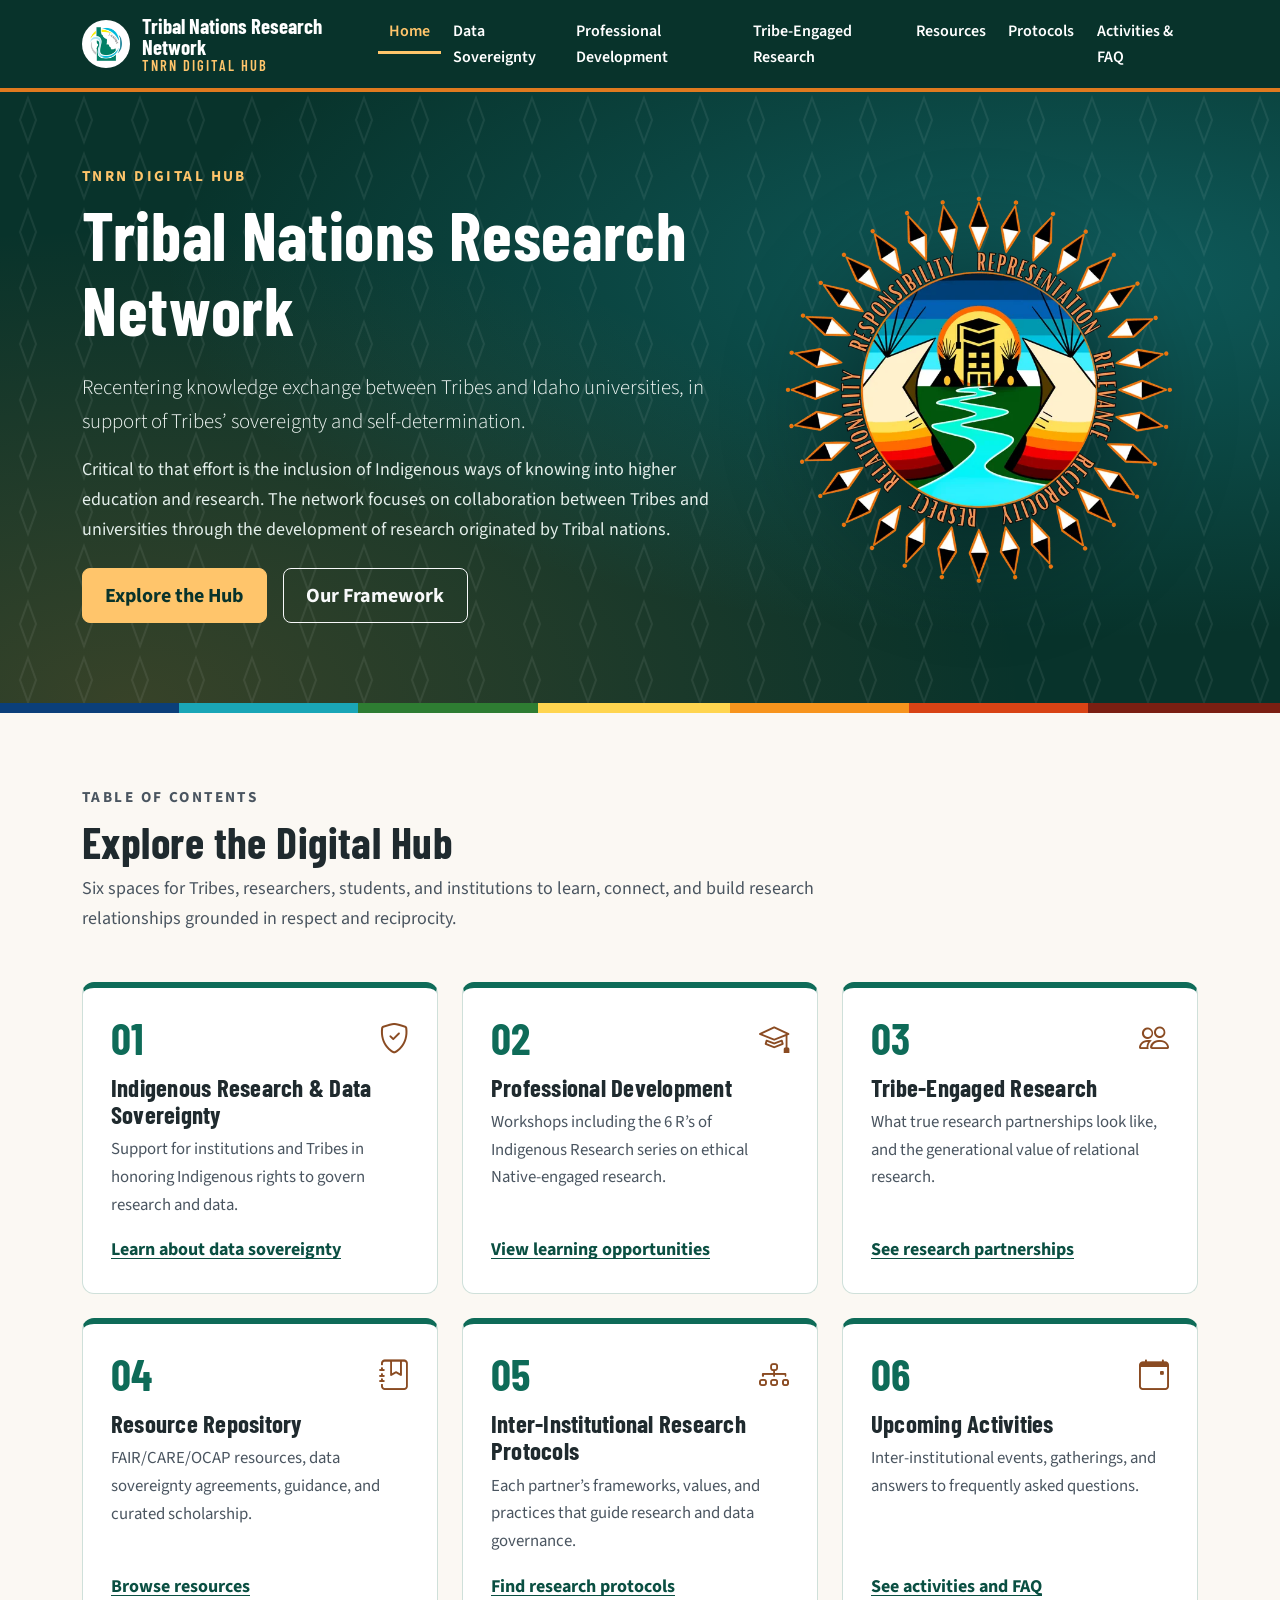
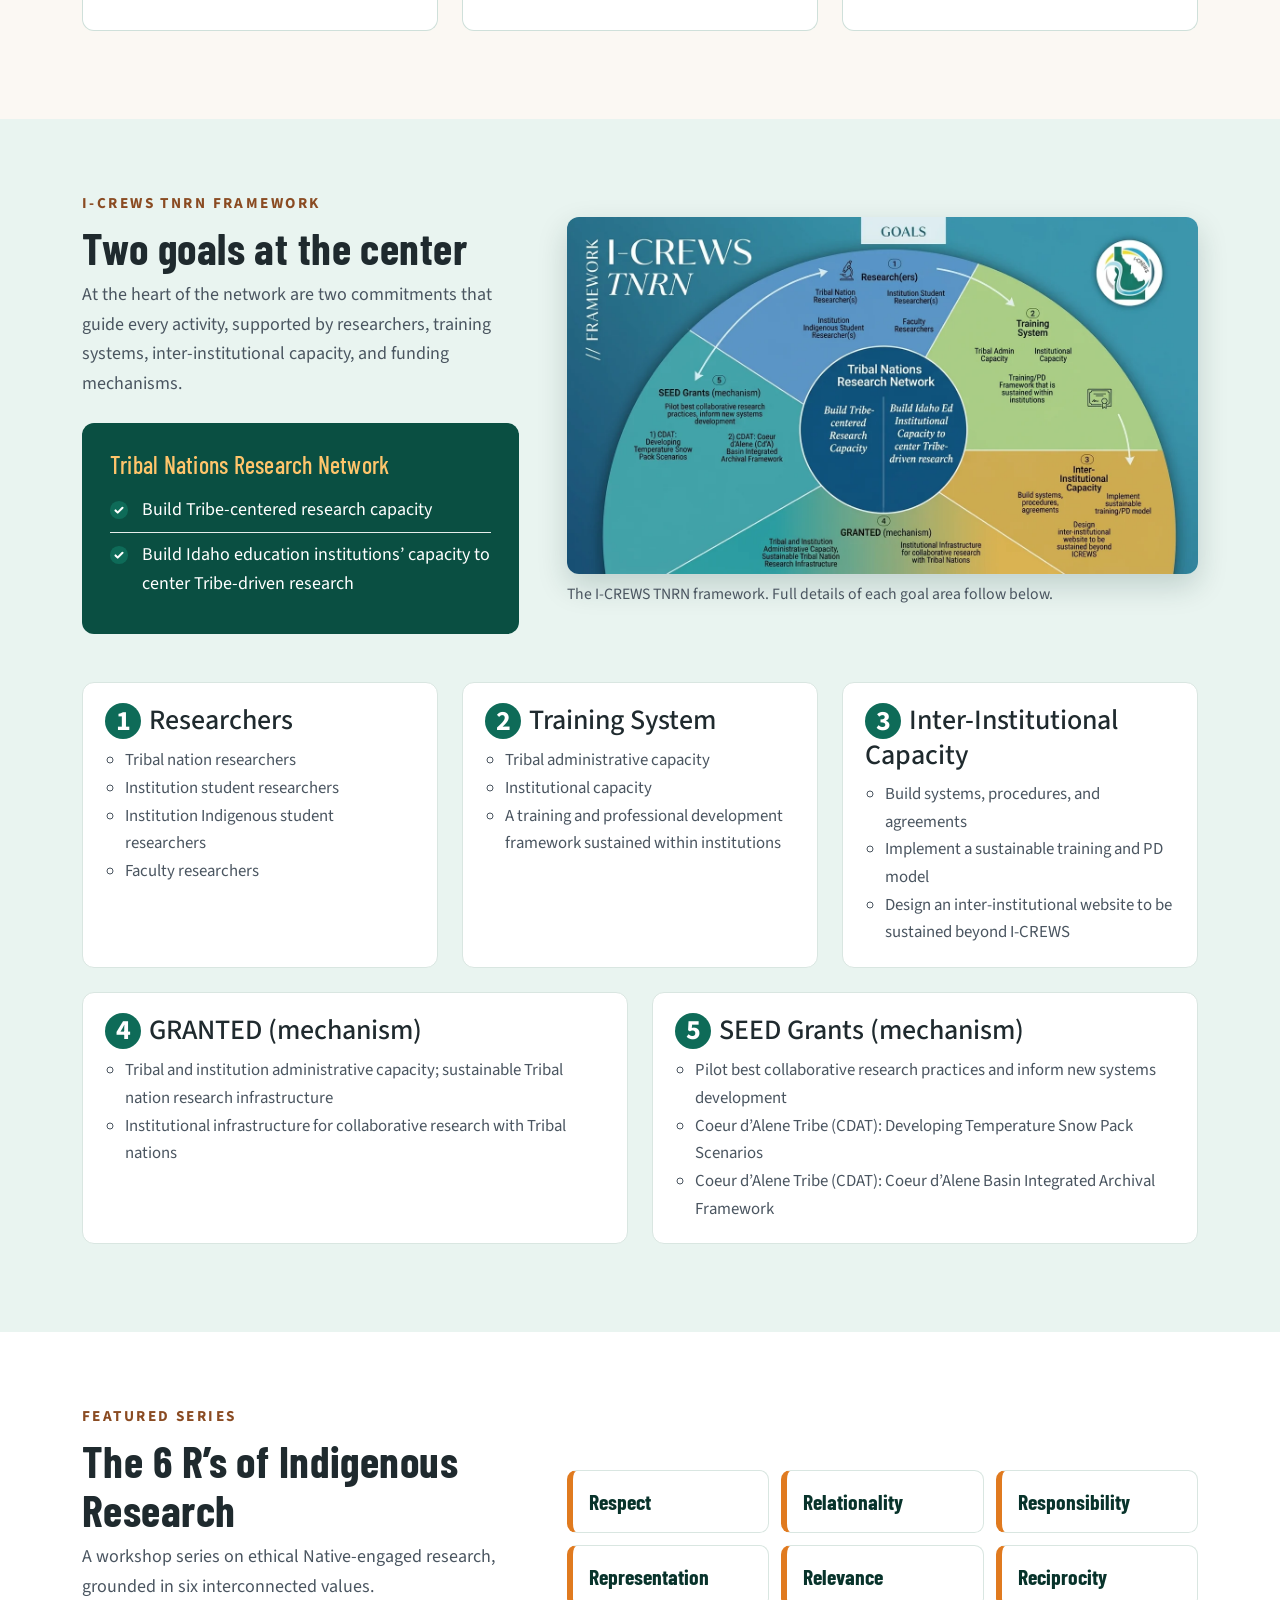
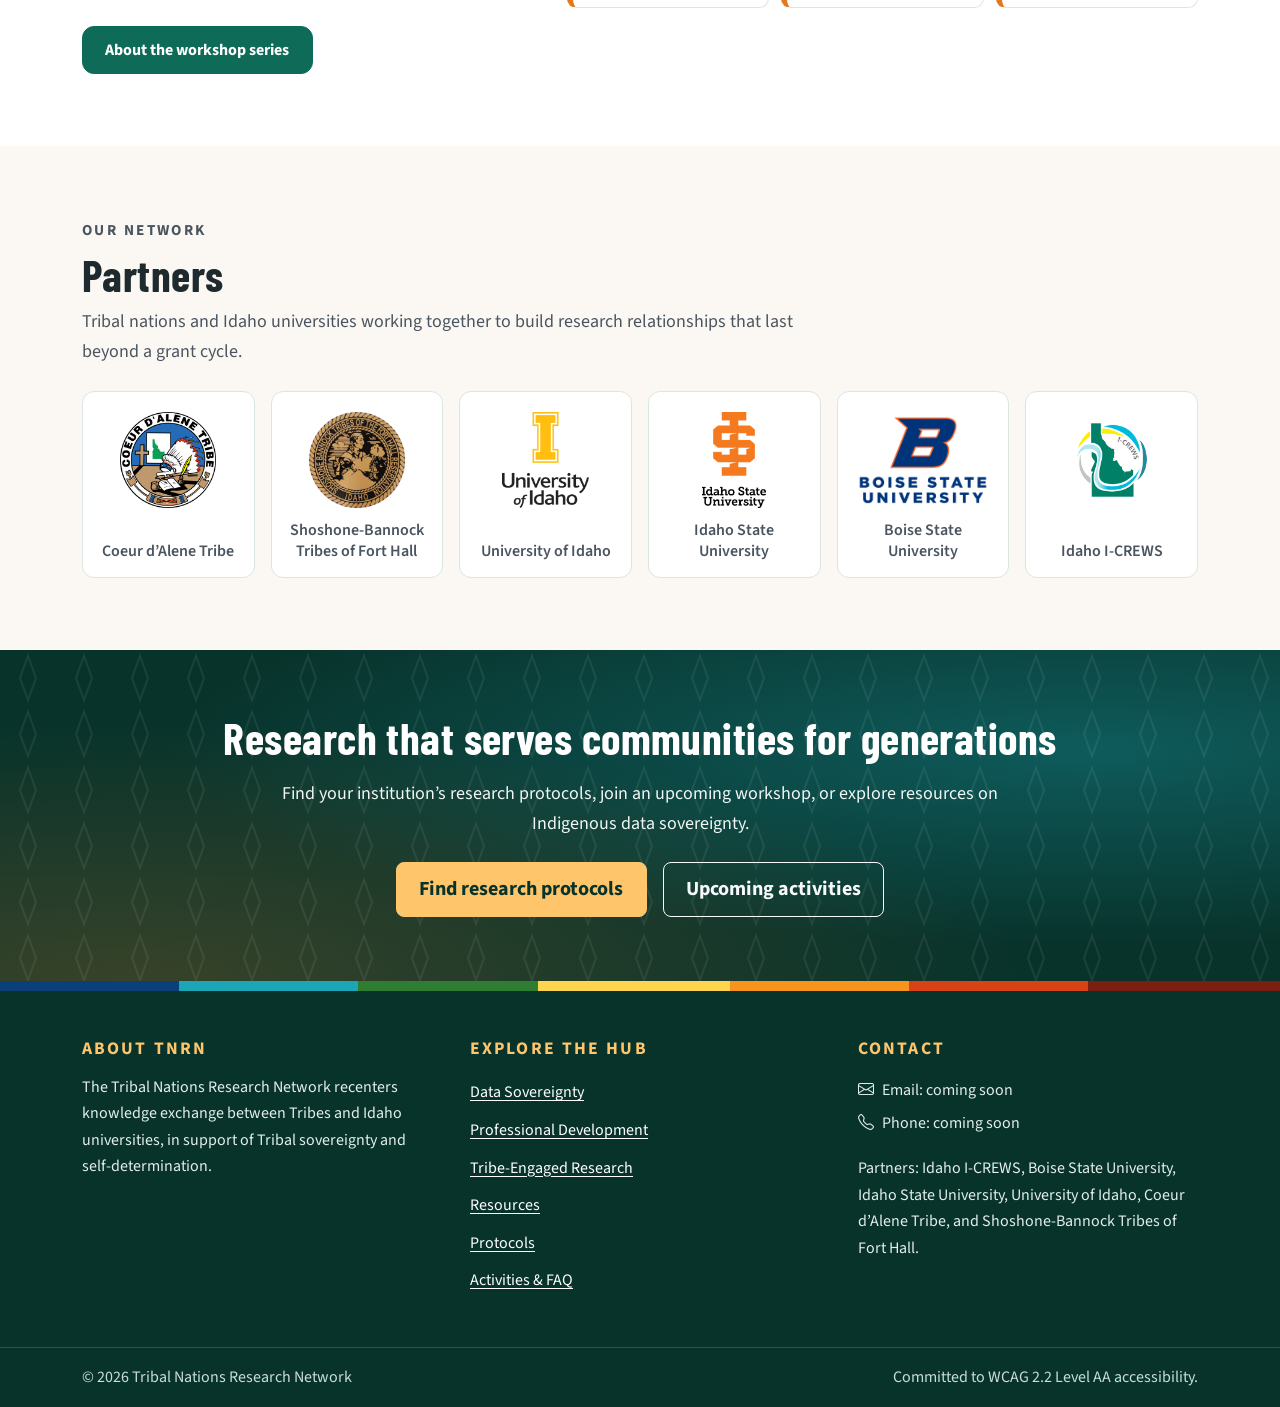
==== index.html @ f1ee4df2 "Initial TNRN Digital Hub static site" ====
<!doctype html>
<html lang="en">
<head>
  <meta charset="utf-8">
  <meta name="viewport" content="width=device-width, initial-scale=1">
  <title>Tribal Nations Research Network | TNRN Digital Hub</title>
  <meta name="description" content="The Tribal Nations Research Network recenters knowledge exchange between Tribes and Idaho universities in support of Tribal sovereignty and self-determination.">
  <meta name="theme-color" content="#08332b">
  <link rel="icon" type="image/png" sizes="32x32" href="images/favicon-32.png">
  <link rel="apple-touch-icon" href="images/apple-touch-icon.png">
  <link rel="preconnect" href="https://fonts.googleapis.com">
  <link rel="preconnect" href="https://fonts.gstatic.com" crossorigin>
  <link href="https://fonts.googleapis.com/css2?family=Barlow+Condensed:wght@600;700&amp;family=Source+Sans+3:ital,wght@0,400;0,600;0,700;1,400&amp;display=swap" rel="stylesheet">
  <link rel="stylesheet" href="https://cdn.jsdelivr.net/npm/bootstrap@5.3.3/dist/css/bootstrap.min.css" crossorigin="anonymous">
  <link rel="stylesheet" href="https://cdn.jsdelivr.net/npm/bootstrap-icons@1.11.3/font/bootstrap-icons.min.css" crossorigin="anonymous">
  <link rel="stylesheet" href="css/styles.css">
</head>
<body>
  <a class="skip-link" href="#main">Skip to main content</a>

  <header class="site-header on-dark">
    <nav class="navbar navbar-expand-xl" aria-label="Main">
      <div class="container">
        <a class="navbar-brand" href="index.html">
          <img src="images/logo-icrews.png" alt="" width="48" height="48">
          <span><span class="brand-name">Tribal Nations Research Network</span><span class="brand-sub">TNRN Digital Hub</span></span>
        </a>
        <button class="navbar-toggler" type="button" data-bs-toggle="collapse" data-bs-target="#mainNav" aria-controls="mainNav" aria-expanded="false">
          <span class="navbar-toggler-icon" aria-hidden="true"></span>
          <span class="visually-hidden">Menu</span>
        </button>
        <div class="collapse navbar-collapse" id="mainNav">
          <ul class="navbar-nav ms-auto">
            <li class="nav-item"><a class="nav-link" href="index.html" aria-current="page">Home</a></li>
            <li class="nav-item"><a class="nav-link" href="data-sovereignty.html">Data Sovereignty</a></li>
            <li class="nav-item"><a class="nav-link" href="professional-development.html">Professional Development</a></li>
            <li class="nav-item"><a class="nav-link" href="tribe-engaged-research.html">Tribe-Engaged Research</a></li>
            <li class="nav-item"><a class="nav-link" href="resources.html">Resources</a></li>
            <li class="nav-item"><a class="nav-link" href="protocols.html">Protocols</a></li>
            <li class="nav-item"><a class="nav-link" href="activities.html">Activities &amp; FAQ</a></li>
          </ul>
        </div>
      </div>
    </nav>
  </header>

  <main id="main" tabindex="-1">
    <section class="hero pattern-diamonds on-dark" aria-labelledby="hero-title">
      <div class="container">
        <div class="row align-items-center g-4 g-lg-5">
          <div class="col-lg-7">
            <p class="eyebrow">TNRN Digital Hub</p>
            <h1 id="hero-title">Tribal Nations Research Network</h1>
            <p class="lead mt-4">Recentering knowledge exchange between Tribes and Idaho universities, in support of Tribes&rsquo; sovereignty and self-determination.</p>
            <p class="mt-3" style="max-width:40rem;color:#e3eeea">Critical to that effort is the inclusion of Indigenous ways of knowing into higher education and research. The network focuses on collaboration between Tribes and universities through the development of research originated by Tribal nations.</p>
            <div class="d-flex flex-wrap gap-3 mt-4">
              <a class="btn btn-gold btn-lg" href="#hub">Explore the Hub</a>
              <a class="btn btn-outline-light btn-lg" href="#framework">Our Framework</a>
            </div>
          </div>
          <div class="col-lg-5 text-center">
            <picture>
              <source srcset="images/6rs.webp" type="image/webp">
              <img class="hero-emblem" src="images/6rs.png" width="720" height="677"
                   alt="The 6 R's of Indigenous Research emblem: two hands cradle a river flowing toward a university building and tipis beneath a rising sun, encircled by the words Respect, Relationality, Responsibility, Representation, Relevance, and Reciprocity.">
            </picture>
          </div>
        </div>
      </div>
    </section>
    <div class="band" aria-hidden="true"></div>

    <section class="section" id="hub" aria-labelledby="hub-title">
      <div class="container">
        <div class="section-intro mb-5">
          <p class="eyebrow">Table of Contents</p>
          <h2 id="hub-title">Explore the Digital Hub</h2>
          <p>Six spaces for Tribes, researchers, students, and institutions to learn, connect, and build research relationships grounded in respect and reciprocity.</p>
        </div>
        <ul class="row g-4 list-unstyled">
          <li class="col-md-6 col-lg-4">
            <a class="hub-card" href="data-sovereignty.html">
              <span class="d-flex justify-content-between align-items-start"><span class="num" aria-hidden="true">01</span><i class="bi bi-shield-check" aria-hidden="true"></i></span>
              <h3>Indigenous Research &amp; Data Sovereignty</h3>
              <p>Support for institutions and Tribes in honoring Indigenous rights to govern research and data.</p>
              <span class="go">Learn about data sovereignty</span>
            </a>
          </li>
          <li class="col-md-6 col-lg-4">
            <a class="hub-card" href="professional-development.html">
              <span class="d-flex justify-content-between align-items-start"><span class="num" aria-hidden="true">02</span><i class="bi bi-mortarboard" aria-hidden="true"></i></span>
              <h3>Professional Development</h3>
              <p>Workshops including the 6 R&rsquo;s of Indigenous Research series on ethical Native-engaged research.</p>
              <span class="go">View learning opportunities</span>
            </a>
          </li>
          <li class="col-md-6 col-lg-4">
            <a class="hub-card" href="tribe-engaged-research.html">
              <span class="d-flex justify-content-between align-items-start"><span class="num" aria-hidden="true">03</span><i class="bi bi-people" aria-hidden="true"></i></span>
              <h3>Tribe-Engaged Research</h3>
              <p>What true research partnerships look like, and the generational value of relational research.</p>
              <span class="go">See research partnerships</span>
            </a>
          </li>
          <li class="col-md-6 col-lg-4">
            <a class="hub-card" href="resources.html">
              <span class="d-flex justify-content-between align-items-start"><span class="num" aria-hidden="true">04</span><i class="bi bi-journal-bookmark" aria-hidden="true"></i></span>
              <h3>Resource Repository</h3>
              <p>FAIR/CARE/OCAP resources, data sovereignty agreements, guidance, and curated scholarship.</p>
              <span class="go">Browse resources</span>
            </a>
          </li>
          <li class="col-md-6 col-lg-4">
            <a class="hub-card" href="protocols.html">
              <span class="d-flex justify-content-between align-items-start"><span class="num" aria-hidden="true">05</span><i class="bi bi-diagram-3" aria-hidden="true"></i></span>
              <h3>Inter-Institutional Research Protocols</h3>
              <p>Each partner&rsquo;s frameworks, values, and practices that guide research and data governance.</p>
              <span class="go">Find research protocols</span>
            </a>
          </li>
          <li class="col-md-6 col-lg-4">
            <a class="hub-card" href="activities.html">
              <span class="d-flex justify-content-between align-items-start"><span class="num" aria-hidden="true">06</span><i class="bi bi-calendar-event" aria-hidden="true"></i></span>
              <h3>Upcoming Activities</h3>
              <p>Inter-institutional events, gatherings, and answers to frequently asked questions.</p>
              <span class="go">See activities and FAQ</span>
            </a>
          </li>
        </ul>
      </div>
    </section>

    <section class="section section-tint" id="framework" aria-labelledby="framework-title">
      <div class="container">
        <div class="row g-4 g-lg-5 align-items-center mb-5">
          <div class="col-lg-5">
            <p class="eyebrow">I-CREWS TNRN Framework</p>
            <h2 id="framework-title">Two goals at the center</h2>
            <p class="text-slate">At the heart of the network are two commitments that guide every activity, supported by researchers, training systems, inter-institutional capacity, and funding mechanisms.</p>
            <div class="center-goals on-dark mt-4">
              <h3 class="h4">Tribal Nations Research Network</h3>
              <ul class="check-list">
                <li>Build Tribe-centered research capacity</li>
                <li>Build Idaho education institutions&rsquo; capacity to center Tribe-driven research</li>
              </ul>
            </div>
          </div>
          <div class="col-lg-7">
            <figure class="framework-figure mb-0">
              <picture>
                <source srcset="images/tnrn-framework-v2.webp" type="image/webp">
                <img src="images/tnrn-framework-v2.jpg" width="1356" height="768"
                     alt="Diagram of the I-CREWS TNRN framework: the Tribal Nations Research Network at the center, surrounded by five numbered goal areas. Arrows show a cycle from SEED Grants to Researchers, to Training System, to Inter-Institutional Capacity. Each goal area is described in text below.">
              </picture>
              <figcaption class="mt-2 text-slate small">The I-CREWS TNRN framework. Full details of each goal area follow below.</figcaption>
            </figure>
          </div>
        </div>

        <h3 class="visually-hidden">Framework goal areas</h3>
        <ol class="row g-4 list-unstyled">
          <li class="col-md-6 col-xl-4">
            <div class="goal-card">
              <h4 class="h3"><span class="goal-num" aria-hidden="true">1</span>Researchers</h4>
              <ul>
                <li>Tribal nation researchers</li>
                <li>Institution student researchers</li>
                <li>Institution Indigenous student researchers</li>
                <li>Faculty researchers</li>
              </ul>
            </div>
          </li>
          <li class="col-md-6 col-xl-4">
            <div class="goal-card">
              <h4 class="h3"><span class="goal-num" aria-hidden="true">2</span>Training System</h4>
              <ul>
                <li>Tribal administrative capacity</li>
                <li>Institutional capacity</li>
                <li>A training and professional development framework sustained within institutions</li>
              </ul>
            </div>
          </li>
          <li class="col-md-6 col-xl-4">
            <div class="goal-card">
              <h4 class="h3"><span class="goal-num" aria-hidden="true">3</span>Inter-Institutional Capacity</h4>
              <ul>
                <li>Build systems, procedures, and agreements</li>
                <li>Implement a sustainable training and PD model</li>
                <li>Design an inter-institutional website to be sustained beyond I-CREWS</li>
              </ul>
            </div>
          </li>
          <li class="col-md-6 col-xl-6">
            <div class="goal-card">
              <h4 class="h3"><span class="goal-num" aria-hidden="true">4</span>GRANTED (mechanism)</h4>
              <ul>
                <li>Tribal and institution administrative capacity; sustainable Tribal nation research infrastructure</li>
                <li>Institutional infrastructure for collaborative research with Tribal nations</li>
              </ul>
            </div>
          </li>
          <li class="col-md-12 col-xl-6">
            <div class="goal-card">
              <h4 class="h3"><span class="goal-num" aria-hidden="true">5</span>SEED Grants (mechanism)</h4>
              <ul>
                <li>Pilot best collaborative research practices and inform new systems development</li>
                <li>Coeur d&rsquo;Alene Tribe (CDAT): Developing Temperature Snow Pack Scenarios</li>
                <li>Coeur d&rsquo;Alene Tribe (CDAT): Coeur d&rsquo;Alene Basin Integrated Archival Framework</li>
              </ul>
            </div>
          </li>
        </ol>
      </div>
    </section>

    <section class="section section-white" aria-labelledby="sixrs-title">
      <div class="container">
        <div class="row g-4 g-lg-5 align-items-center">
          <div class="col-lg-5">
            <p class="eyebrow">Featured Series</p>
            <h2 id="sixrs-title">The 6 R&rsquo;s of Indigenous Research</h2>
            <p class="text-slate">A workshop series on ethical Native-engaged research, grounded in six interconnected values.</p>
            <a class="btn btn-tnrn mt-2" href="professional-development.html#six-rs">About the workshop series</a>
          </div>
          <div class="col-lg-7">
            <ul class="rs-grid list-unstyled mb-0">
              <li class="rs-item">Respect</li>
              <li class="rs-item">Relationality</li>
              <li class="rs-item">Responsibility</li>
              <li class="rs-item">Representation</li>
              <li class="rs-item">Relevance</li>
              <li class="rs-item">Reciprocity</li>
            </ul>
          </div>
        </div>
      </div>
    </section>

    <section class="section" aria-labelledby="partners-title">
      <div class="container">
        <div class="section-intro mb-4">
          <p class="eyebrow">Our Network</p>
          <h2 id="partners-title">Partners</h2>
          <p>Tribal nations and Idaho universities working together to build research relationships that last beyond a grant cycle.</p>
        </div>
        <ul class="partner-list six">
          <li><img src="images/logo-cda.png" alt="" width="320" height="320" loading="lazy"><span>Coeur d&rsquo;Alene Tribe</span></li>
          <li><img src="images/logo-sbt.png" alt="" width="266" height="266" loading="lazy"><span>Shoshone-Bannock Tribes of Fort Hall</span></li>
          <li><img src="images/logo-ui.png" alt="" width="290" height="320" loading="lazy"><span>University of Idaho</span></li>
          <li><img src="images/logo-isu.png" alt="" width="213" height="320" loading="lazy"><span>Idaho State University</span></li>
          <li><img src="images/logo-bsu.png" alt="" width="320" height="238" loading="lazy"><span>Boise State University</span></li>
          <li><img src="images/logo-icrews.png" alt="" width="320" height="320" loading="lazy"><span>Idaho I-CREWS</span></li>
        </ul>
      </div>
    </section>

    <section class="cta pattern-diamonds on-dark" aria-labelledby="cta-title">
      <div class="container text-center">
        <h2 id="cta-title">Research that serves communities for generations</h2>
        <p class="mx-auto mt-3 max-w-prose">Find your institution&rsquo;s research protocols, join an upcoming workshop, or explore resources on Indigenous data sovereignty.</p>
        <div class="d-flex flex-wrap gap-3 justify-content-center mt-4">
          <a class="btn btn-gold btn-lg" href="protocols.html">Find research protocols</a>
          <a class="btn btn-outline-light btn-lg" href="activities.html">Upcoming activities</a>
        </div>
      </div>
    </section>
  </main>

  <footer class="site-footer on-dark">
    <div class="band" aria-hidden="true"></div>
    <div class="container py-5">
      <div class="row g-4 g-lg-5">
        <div class="col-lg-4">
          <h2>About TNRN</h2>
          <p>The Tribal Nations Research Network recenters knowledge exchange between Tribes and Idaho universities, in support of Tribal sovereignty and self-determination.</p>
        </div>
        <div class="col-sm-6 col-lg-4 footer-nav">
          <h2>Explore the Hub</h2>
          <nav aria-label="Footer">
            <ul>
              <li><a href="data-sovereignty.html">Data Sovereignty</a></li>
              <li><a href="professional-development.html">Professional Development</a></li>
              <li><a href="tribe-engaged-research.html">Tribe-Engaged Research</a></li>
              <li><a href="resources.html">Resources</a></li>
              <li><a href="protocols.html">Protocols</a></li>
              <li><a href="activities.html">Activities &amp; FAQ</a></li>
            </ul>
          </nav>
        </div>
        <div class="col-sm-6 col-lg-4">
          <h2 id="contact">Contact</h2>
          <!-- TODO: Replace with real TNRN contact details (the source PDF used Canva template placeholders). -->
          <ul data-draft>
            <li><i class="bi bi-envelope me-2" aria-hidden="true"></i>Email: <span>coming soon</span></li>
            <li><i class="bi bi-telephone me-2" aria-hidden="true"></i>Phone: <span>coming soon</span></li>
          </ul>
          <p class="mt-3 mb-0">Partners: Idaho I-CREWS, Boise State University, Idaho State University, University of Idaho, Coeur d&rsquo;Alene Tribe, and Shoshone-Bannock Tribes of Fort Hall.</p>
        </div>
      </div>
    </div>
    <div class="footer-bottom">
      <div class="container py-3 d-flex flex-column flex-md-row justify-content-between gap-2">
        <p class="mb-0">&copy; <span data-year>2026</span> Tribal Nations Research Network</p>
        <p class="mb-0">Committed to WCAG 2.2 Level AA accessibility.</p>
      </div>
    </div>
  </footer>

  <script src="https://cdn.jsdelivr.net/npm/bootstrap@5.3.3/dist/js/bootstrap.bundle.min.js" crossorigin="anonymous"></script>
  <script src="js/main.js"></script>
</body>
</html>
---- css/styles.css ----
/* ==========================================================================
   Tribal Nations Research Network — Digital Hub
   Built on Bootstrap 5.3. Colors verified for WCAG 2.2 AA contrast:
     white on --tnrn-teal        6.44:1    ink on --tnrn-cream   13.87:1
     white on --tnrn-teal-dark   9.50:1    clay on white          6.75:1
     gold on --tnrn-teal-deep    8.86:1    slate on cream         7.18:1
   --tnrn-sun is decorative only (never used for text on light backgrounds).
   ========================================================================== */

:root {
  --tnrn-teal: #0e6b58;
  --tnrn-teal-dark: #0a4f42;
  --tnrn-teal-deep: #08332b;
  --tnrn-teal-tint: #e9f4f0;
  --tnrn-cream: #fbf8f3;
  --tnrn-ink: #1f2a2e;
  --tnrn-slate: #4a5560;
  --tnrn-clay: #8a4b22;
  --tnrn-gold: #ffc56b;
  --tnrn-sun: #e07a1f;
  --tnrn-sky: #1aa6b7;
  --tnrn-focus: #0a4f42;

  --font-display: "Barlow Condensed", "Arial Narrow", sans-serif;
  --font-body: "Source Sans 3", "Segoe UI", system-ui, sans-serif;

  --bs-body-font-family: var(--font-body);
  --bs-body-color: var(--tnrn-ink);
  --bs-body-bg: var(--tnrn-cream);
  --bs-link-color: var(--tnrn-teal-dark);
  --bs-link-color-rgb: 10, 79, 66;
  --bs-link-hover-color: var(--tnrn-clay);
  --bs-link-hover-color-rgb: 138, 75, 34;
  --bs-border-radius: .75rem;
  --header-h: 76px;
}

html {
  /* Keeps focused/anchored content from hiding under the sticky header (WCAG 2.4.11) */
  scroll-padding-top: calc(var(--header-h) + 1rem);
}

body {
  font-size: 1.125rem;
  line-height: 1.65;
  background: var(--tnrn-cream);
}

h1, h2, h3, .display-font {
  font-family: var(--font-display);
  font-weight: 700;
  letter-spacing: .01em;
  line-height: 1.1;
}
h1 { font-size: clamp(2.5rem, 6vw, 4.25rem); }
h2 { font-size: clamp(2rem, 4vw, 2.75rem); }
h3 { font-size: 1.6rem; }
h4 { font-size: 1.2rem; font-weight: 700; }

/* Body-copy links are always underlined so they don't rely on color alone (1.4.1) */
main a:not(.btn):not(.card-link-stretched):not(.hub-card) {
  text-decoration: underline;
  text-underline-offset: .18em;
  text-decoration-thickness: 1px;
}
main a:not(.btn):hover { text-decoration-thickness: 2px; }

/* ---------- Focus (2.4.7) ---------- */
:focus-visible,
.btn:focus-visible,
.nav-link:focus-visible,
.accordion-button:focus-visible {
  outline: 3px solid var(--tnrn-focus);
  outline-offset: 3px;
  box-shadow: 0 0 0 3px #fff;
  border-radius: 4px;
}
.on-dark { --tnrn-focus: var(--tnrn-gold); }
.on-dark :focus-visible { box-shadow: none; }
.accordion-button:focus { box-shadow: none; }
.accordion-button:focus-visible { z-index: 3; }

/* ---------- Skip link ---------- */
.skip-link {
  position: absolute;
  left: 1rem;
  top: -100px;
  z-index: 2000;
  padding: .75rem 1.25rem;
  background: var(--tnrn-teal-deep);
  color: #fff;
  font-weight: 700;
  border-radius: 0 0 .5rem .5rem;
  text-decoration: none;
}
.skip-link:focus { top: 0; color: #fff; --tnrn-focus: var(--tnrn-gold); }

/* ---------- Header / nav ---------- */
.site-header {
  position: relative;
  z-index: 1020;
  background: var(--tnrn-teal-deep);
  border-bottom: 4px solid var(--tnrn-sun);
}
/* Sticky only where the header is one compact row, so it never hides focused content when zoomed (2.4.11 / 1.4.10) */
@media (min-width: 1200px) and (min-height: 600px) {
  .site-header { position: sticky; top: 0; }
}
@media (max-width: 1199.98px), (max-height: 599.98px) {
  html { scroll-padding-top: 1rem; }
}
.site-header .navbar { min-height: var(--header-h); }
.navbar-brand {
  display: flex;
  align-items: center;
  gap: .75rem;
  color: #fff;
  font-family: var(--font-display);
  line-height: 1.05;
  white-space: normal;
}
.navbar-brand:hover, .navbar-brand:focus { color: #fff; }
.navbar-brand img {
  width: 48px;
  height: 48px;
  background: #fff;
  border-radius: 50%;
  padding: 2px;
}
.brand-name { font-size: 1.3rem; font-weight: 700; display: block; }
.brand-sub {
  font-size: .9rem;
  font-weight: 600;
  letter-spacing: .14em;
  text-transform: uppercase;
  color: var(--tnrn-gold);
  display: block;
}
.site-header .nav-link {
  color: #fff;
  font-weight: 600;
  font-size: 1rem;
  padding: .6rem .7rem !important;
  min-height: 44px;
  display: flex;
  align-items: center;
  border-radius: .4rem;
}
.site-header .nav-link:hover { color: var(--tnrn-gold); }
.site-header .nav-link[aria-current="page"] {
  color: var(--tnrn-gold);
  box-shadow: inset 0 -3px 0 var(--tnrn-gold);
  border-radius: 0;
}
.navbar-toggler {
  border: 2px solid #fff;
  color: #fff;
  min-width: 48px;
  min-height: 44px;
}
.navbar-toggler-icon {
  background-image: url("data:image/svg+xml,%3csvg xmlns='http://www.w3.org/2000/svg' viewBox='0 0 30 30'%3e%3cpath stroke='%23fff' stroke-linecap='round' stroke-miterlimit='10' stroke-width='2.5' d='M4 7h22M4 15h22M4 23h22'/%3e%3c/svg%3e");
}

/* ---------- Decorative pattern (echoes the diamond border of the 6 R's emblem) ---------- */
.pattern-diamonds {
  background-color: var(--tnrn-teal-deep);
  background-image:
    url("data:image/svg+xml,%3csvg xmlns='http://www.w3.org/2000/svg' width='56' height='56' viewBox='0 0 56 56'%3e%3cpath d='M28 6 L36 28 L28 50 L20 28 Z' fill='none' stroke='%23ffffff' stroke-opacity='.07' stroke-width='2'/%3e%3c/svg%3e"),
    radial-gradient(ellipse at 85% 30%, rgba(26, 166, 183, .35), transparent 60%),
    radial-gradient(ellipse at 10% 100%, rgba(224, 122, 31, .22), transparent 55%);
}
.band {
  height: 10px;
  background: linear-gradient(90deg,
    #0b3f7a 0 14%, #1aa6b7 14% 28%, #2e7d32 28% 42%,
    #ffd54f 42% 57%, #f7941d 57% 71%, #d84315 71% 85%, #7a1f12 85% 100%);
}

/* ---------- Hero ---------- */
.hero { color: #fff; padding: 4.5rem 0 5rem; overflow: hidden; }
.hero .eyebrow { color: var(--tnrn-gold); }
.hero .lead { font-size: 1.3rem; max-width: 40rem; color: #f1f7f5; }
.hero-emblem {
  width: 100%;
  max-width: 460px;
  height: auto;
  filter: drop-shadow(0 18px 40px rgba(0, 0, 0, .35));
}
.eyebrow {
  font-family: var(--font-body);
  font-size: .95rem;
  font-weight: 700;
  letter-spacing: .16em;
  text-transform: uppercase;
  color: var(--tnrn-clay);
  margin-bottom: .5rem;
}

/* ---------- Page header (inner pages) ---------- */
.page-hero { color: #fff; padding: 3.5rem 0 3rem; }
.page-hero .eyebrow { color: var(--tnrn-gold); }
.page-hero .lead { max-width: 46rem; color: #f1f7f5; font-size: 1.25rem; }
.section-num {
  font-family: var(--font-display);
  font-weight: 700;
  font-size: 1.1rem;
  display: inline-flex;
  align-items: center;
  justify-content: center;
  width: 3rem;
  height: 3rem;
  border-radius: 50%;
  border: 2px solid var(--tnrn-gold);
  color: var(--tnrn-gold);
  margin-bottom: 1rem;
}

.breadcrumb { --bs-breadcrumb-divider-color: #c9ded7; margin-bottom: 1rem; font-size: 1rem; }
.breadcrumb a { color: #fff; display: inline-block; min-height: 24px; padding: .15rem 0; }
.breadcrumb-item.active { color: #c9ded7; }

/* ---------- Buttons ---------- */
.btn { font-weight: 700; padding: .7rem 1.4rem; min-height: 44px; }
.btn-tnrn {
  --bs-btn-bg: var(--tnrn-teal);
  --bs-btn-border-color: var(--tnrn-teal);
  --bs-btn-color: #fff;
  --bs-btn-hover-bg: var(--tnrn-teal-dark);
  --bs-btn-hover-border-color: var(--tnrn-teal-dark);
  --bs-btn-hover-color: #fff;
  --bs-btn-active-bg: var(--tnrn-teal-deep);
  --bs-btn-active-color: #fff;
}
.btn-gold {
  --bs-btn-bg: var(--tnrn-gold);
  --bs-btn-border-color: var(--tnrn-gold);
  --bs-btn-color: var(--tnrn-teal-deep);
  --bs-btn-hover-bg: #ffd998;
  --bs-btn-hover-border-color: #ffd998;
  --bs-btn-hover-color: var(--tnrn-teal-deep);
  --bs-btn-active-bg: #ffd998;
  --bs-btn-active-color: var(--tnrn-teal-deep);
}
.btn-outline-light { --bs-btn-hover-color: var(--tnrn-teal-deep); }

/* ---------- Sections ---------- */
.section { padding: 4.5rem 0; }
.section-tint { background: var(--tnrn-teal-tint); }
.section-white { background: #fff; }
.section-intro { max-width: 46rem; }
.section-intro p { color: var(--tnrn-slate); }

/* ---------- Hub navigation cards (Table of Contents) ---------- */
.hub-card {
  position: relative;
  display: flex;
  flex-direction: column;
  height: 100%;
  padding: 1.75rem;
  background: #fff;
  border: 1px solid #cfe0da;
  border-top: 6px solid var(--tnrn-teal);
  border-radius: var(--bs-border-radius);
  color: var(--tnrn-ink);
  text-decoration: none;
  transition: transform .2s ease, box-shadow .2s ease, border-color .2s ease;
}
.hub-card:hover {
  transform: translateY(-4px);
  box-shadow: 0 14px 30px rgba(8, 51, 43, .14);
  border-top-color: var(--tnrn-sun);
  color: var(--tnrn-ink);
}
.hub-card .num {
  font-family: var(--font-display);
  font-size: 2.75rem;
  font-weight: 700;
  line-height: 1;
  color: var(--tnrn-teal);
}
.hub-card h3 { font-size: 1.55rem; margin: .5rem 0 .5rem; }
.hub-card p { color: var(--tnrn-slate); margin-bottom: 1rem; font-size: 1.05rem; }
.hub-card .go {
  margin-top: auto;
  font-weight: 700;
  color: var(--tnrn-teal-dark);
  text-decoration: underline;
  text-underline-offset: .18em;
}
.hub-card .bi { font-size: 1.9rem; color: var(--tnrn-clay); }

/* ---------- Content cards ---------- */
.info-card {
  height: 100%;
  background: #fff;
  border: 1px solid #d9e6e1;
  border-radius: var(--bs-border-radius);
  padding: 1.75rem;
  box-shadow: 0 2px 6px rgba(8, 51, 43, .05);
}
.info-card h3 { font-size: 1.55rem; color: var(--tnrn-teal-dark); }
.info-card .icon-badge {
  display: inline-flex;
  align-items: center;
  justify-content: center;
  width: 3.25rem;
  height: 3.25rem;
  margin-bottom: 1rem;
  border-radius: 50%;
  background: var(--tnrn-teal-tint);
  color: var(--tnrn-teal-dark);
  font-size: 1.5rem;
}
.info-card.accent-clay { border-top: 6px solid var(--tnrn-clay); }
.info-card.accent-teal { border-top: 6px solid var(--tnrn-teal); }
.info-card.accent-sky { border-top: 6px solid var(--tnrn-sky); }
.info-card.dark {
  background: var(--tnrn-teal-dark);
  border-color: var(--tnrn-teal-dark);
  color: #fff;
}
.info-card.dark h3 { color: #fff; }
.info-card.dark .icon-badge { background: rgba(255, 255, 255, .12); color: var(--tnrn-gold); }

.check-list { list-style: none; padding-left: 0; margin: 0; }
.check-list li {
  position: relative;
  padding: .45rem 0 .45rem 2rem;
  border-bottom: 1px solid #e7efec;
}
.check-list li:last-child { border-bottom: 0; }
.check-list li::before {
  content: "";
  position: absolute;
  left: 0;
  top: .85rem;
  width: 1.1rem;
  height: 1.1rem;
  background: var(--tnrn-teal) url("data:image/svg+xml,%3csvg xmlns='http://www.w3.org/2000/svg' viewBox='0 0 16 16'%3e%3cpath fill='none' stroke='%23fff' stroke-width='2.4' stroke-linecap='round' stroke-linejoin='round' d='M4 8.5l2.5 2.5L12 5.5'/%3e%3c/svg%3e") center/80% no-repeat;
  border-radius: 50%;
}
.info-card.dark .check-list li { border-color: rgba(255, 255, 255, .15); }
.info-card.dark .check-list li::before { background-color: var(--tnrn-sun); }

/* Status pills — text label always present, not color alone */
.status-pill {
  display: inline-flex;
  align-items: center;
  gap: .4rem;
  padding: .25rem .75rem;
  border-radius: 999px;
  font-size: .95rem;
  font-weight: 700;
  background: #fff1e0;
  color: var(--tnrn-clay);
  border: 1px solid #f1c79a;
}

/* ---------- 6 R's ---------- */
.rs-grid { display: grid; grid-template-columns: repeat(auto-fit, minmax(150px, 1fr)); gap: .75rem; }
.rs-item {
  background: #fff;
  border: 1px solid #d9e6e1;
  border-left: 6px solid var(--tnrn-sun);
  border-radius: .6rem;
  padding: .8rem 1rem;
  font-family: var(--font-display);
  font-size: 1.35rem;
  font-weight: 700;
  color: var(--tnrn-teal-deep);
}

/* ---------- Framework (home) ---------- */
.framework-figure img {
  width: 100%;
  height: auto;
  border-radius: var(--bs-border-radius);
  box-shadow: 0 12px 30px rgba(8, 51, 43, .18);
}
.goal-card {
  height: 100%;
  background: #fff;
  border-radius: var(--bs-border-radius);
  padding: 1.25rem 1.4rem;
  border: 1px solid #d9e6e1;
}
.goal-card .goal-num {
  display: inline-flex;
  align-items: center;
  justify-content: center;
  width: 2.25rem;
  height: 2.25rem;
  border-radius: 50%;
  background: var(--tnrn-teal);
  color: #fff;
  font-weight: 700;
  margin-right: .5rem;
}
.goal-card h3 { font-size: 1.4rem; display: flex; align-items: center; }
.goal-card ul { padding-left: 1.2rem; margin: 0; color: var(--tnrn-slate); font-size: 1.05rem; }
.center-goals {
  background: var(--tnrn-teal-dark);
  color: #fff;
  border-radius: var(--bs-border-radius);
  padding: 1.75rem;
}
.center-goals h3 { color: var(--tnrn-gold); }

/* ---------- Partner logos ---------- */
.partner-list {
  list-style: none;
  padding: 0;
  margin: 0;
  display: grid;
  grid-template-columns: repeat(2, 1fr);
  gap: 1rem;
}
@media (min-width: 768px) { .partner-list { grid-template-columns: repeat(3, 1fr); } }
@media (min-width: 1200px) { .partner-list.six { grid-template-columns: repeat(6, 1fr); } }
.partner-list li {
  background: #fff;
  border: 1px solid #d9e6e1;
  border-radius: var(--bs-border-radius);
  padding: 1.25rem 1rem 1rem;
  display: flex;
  flex-direction: column;
  align-items: center;
  justify-content: space-between;
  text-align: center;
  gap: .75rem;
}
.partner-list img { max-height: 96px; width: auto; max-width: 100%; object-fit: contain; }
.partner-list span { font-weight: 600; font-size: 1rem; color: var(--tnrn-slate); line-height: 1.3; }

/* ---------- Protocol directory ---------- */
.protocol-item {
  display: flex;
  align-items: center;
  gap: 1.25rem;
  background: #fff;
  border: 1px solid #d9e6e1;
  border-left: 6px solid var(--tnrn-teal);
  border-radius: var(--bs-border-radius);
  padding: 1.25rem 1.5rem;
  height: 100%;
}
.protocol-item img { width: 72px; height: 72px; object-fit: contain; flex-shrink: 0; }
.protocol-item h3 { font-size: 1.45rem; margin-bottom: .25rem; }
.protocol-item p { margin: 0; color: var(--tnrn-slate); font-size: 1.05rem; }

/* ---------- Events ---------- */
.event-empty {
  background: #fff;
  border: 2px dashed #9fc2b7;
  border-radius: var(--bs-border-radius);
  padding: 2.5rem 1.5rem;
  text-align: center;
}
.event-empty .bi { font-size: 2.75rem; color: var(--tnrn-teal); }

/* ---------- Accordion (FAQ) ---------- */
.accordion {
  --bs-accordion-active-bg: var(--tnrn-teal-tint);
  --bs-accordion-active-color: var(--tnrn-teal-deep);
  --bs-accordion-btn-focus-box-shadow: none;
  --bs-accordion-border-color: #cfe0da;
}
.accordion-button { font-weight: 700; font-size: 1.15rem; min-height: 56px; }

/* ---------- CTA ---------- */
.cta { color: #fff; padding: 4rem 0; }
.cta p { color: #f1f7f5; }

/* ---------- Footer ---------- */
.site-footer { background: var(--tnrn-teal-deep); color: #e3eeea; font-size: 1rem; }
.site-footer h2 {
  font-size: 1.1rem;
  font-family: var(--font-body);
  font-weight: 700;
  letter-spacing: .12em;
  text-transform: uppercase;
  color: var(--tnrn-gold);
  margin-bottom: 1rem;
}
.site-footer a { color: #fff; text-decoration: underline; text-underline-offset: .18em; }
.site-footer a:hover { color: var(--tnrn-gold); }
.site-footer ul { list-style: none; padding: 0; margin: 0; }
.site-footer li { padding: .2rem 0; }
.site-footer li a { display: inline-block; padding: .15rem 0; }
.footer-bottom { border-top: 1px solid rgba(255, 255, 255, .15); color: #c9ded7; }

/* ---------- Draft review mode: add ?review to any URL to outline draft copy ---------- */
.review-mode [data-draft] {
  outline: 3px dashed var(--tnrn-sun);
  outline-offset: 4px;
  position: relative;
}
.review-mode [data-draft]::after {
  content: "DRAFT";
  position: absolute;
  top: -.75rem;
  right: 0;
  background: #7a1f12;
  color: #fff;
  font: 700 .7rem/1 var(--font-body);
  letter-spacing: .1em;
  padding: .25rem .5rem;
  border-radius: .25rem;
}

/* ---------- Utilities ---------- */
.text-slate { color: var(--tnrn-slate); }
.text-teal { color: var(--tnrn-teal-dark); }
.max-w-prose { max-width: 46rem; }

@media (max-width: 1199.98px) {
  .site-header .navbar-collapse { padding-bottom: 1rem; }
  .site-header .nav-link[aria-current="page"] { box-shadow: inset 4px 0 0 var(--tnrn-gold); padding-left: 1rem !important; }
}

/* Respect reduced-motion preferences (2.3.3 good practice) */
@media (prefers-reduced-motion: reduce) {
  *, *::before, *::after {
    animation-duration: .01ms !important;
    transition-duration: .01ms !important;
    scroll-behavior: auto !important;
  }
  .hub-card:hover { transform: none; }
}

/* Windows High Contrast / forced colors */
@media (forced-colors: active) {
  .hub-card, .info-card, .protocol-item, .goal-card { border: 1px solid CanvasText; }
  .check-list li::before { forced-color-adjust: none; background-color: CanvasText; }
}

@media print {
  .site-header, .skip-link, .cta, .site-footer .footer-nav { display: none !important; }
  .pattern-diamonds { background: none !important; color: #000 !important; }
  .page-hero, .hero { color: #000 !important; }
}
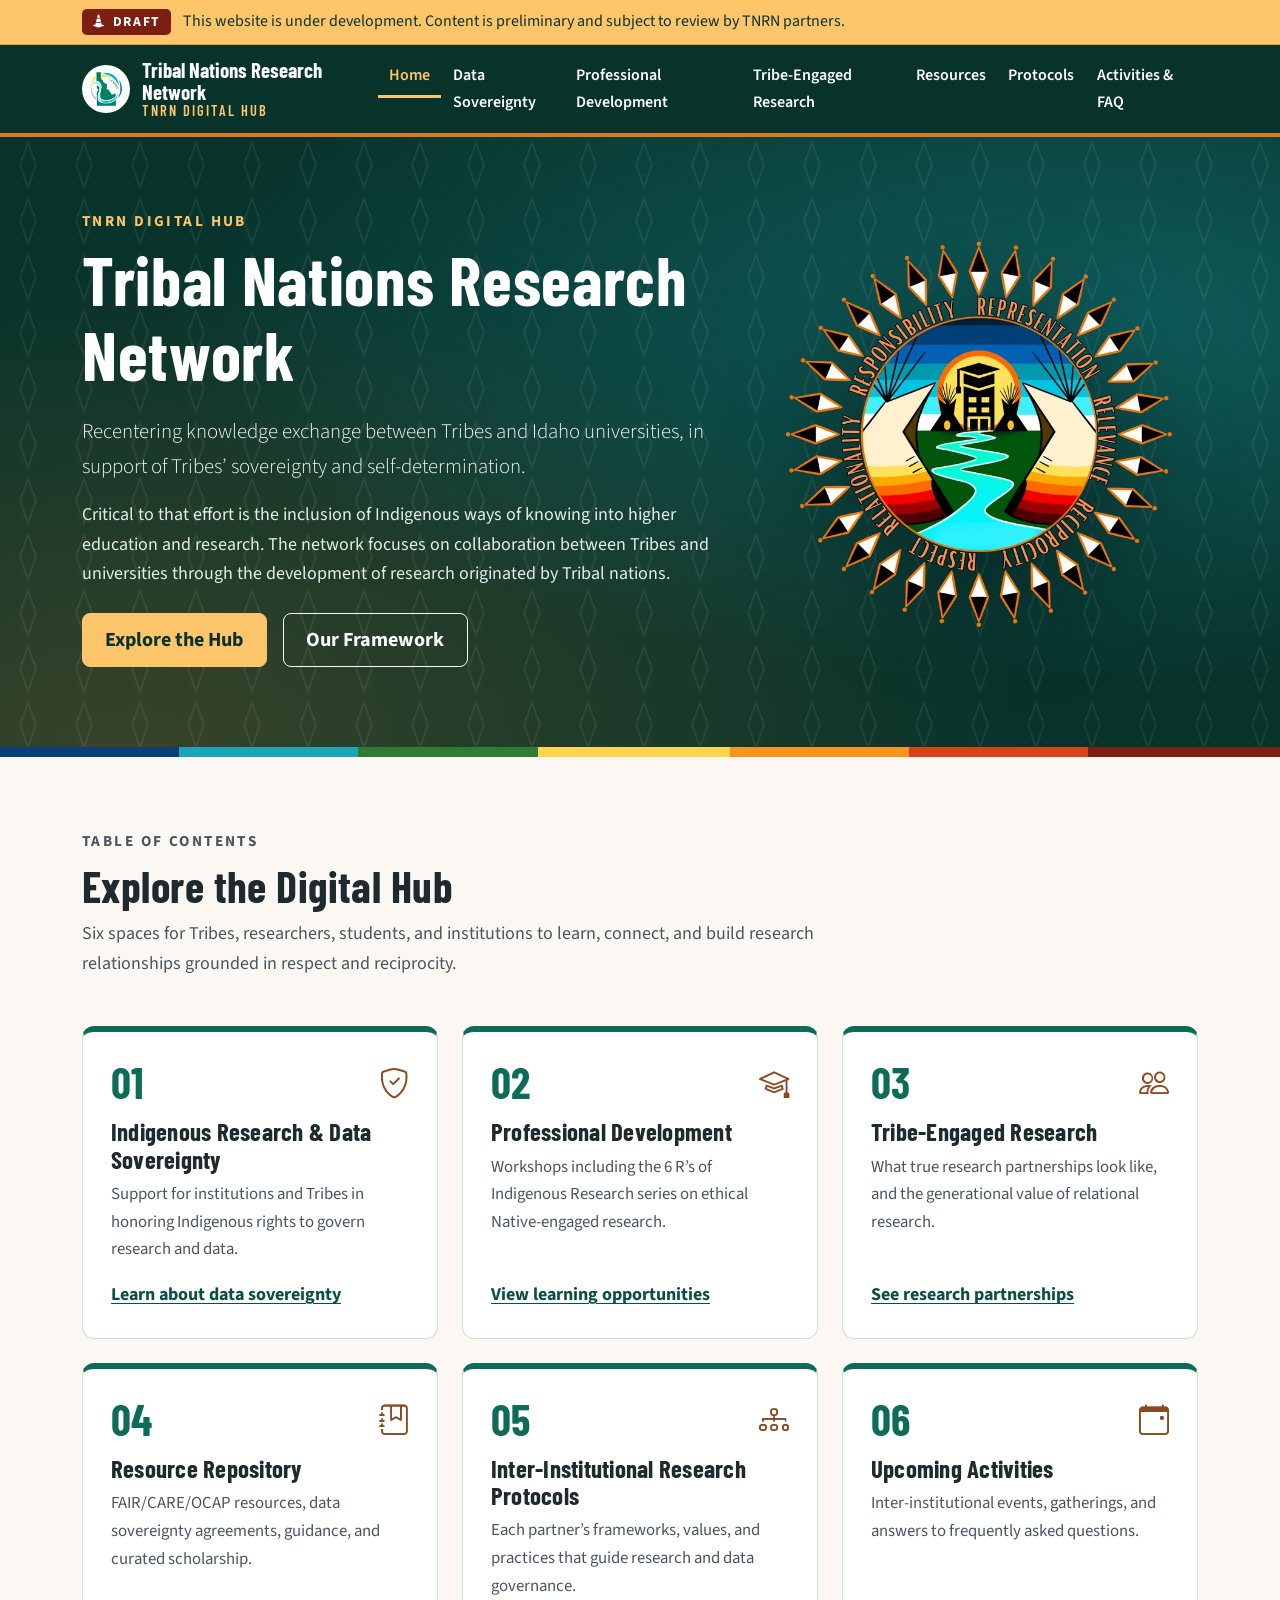
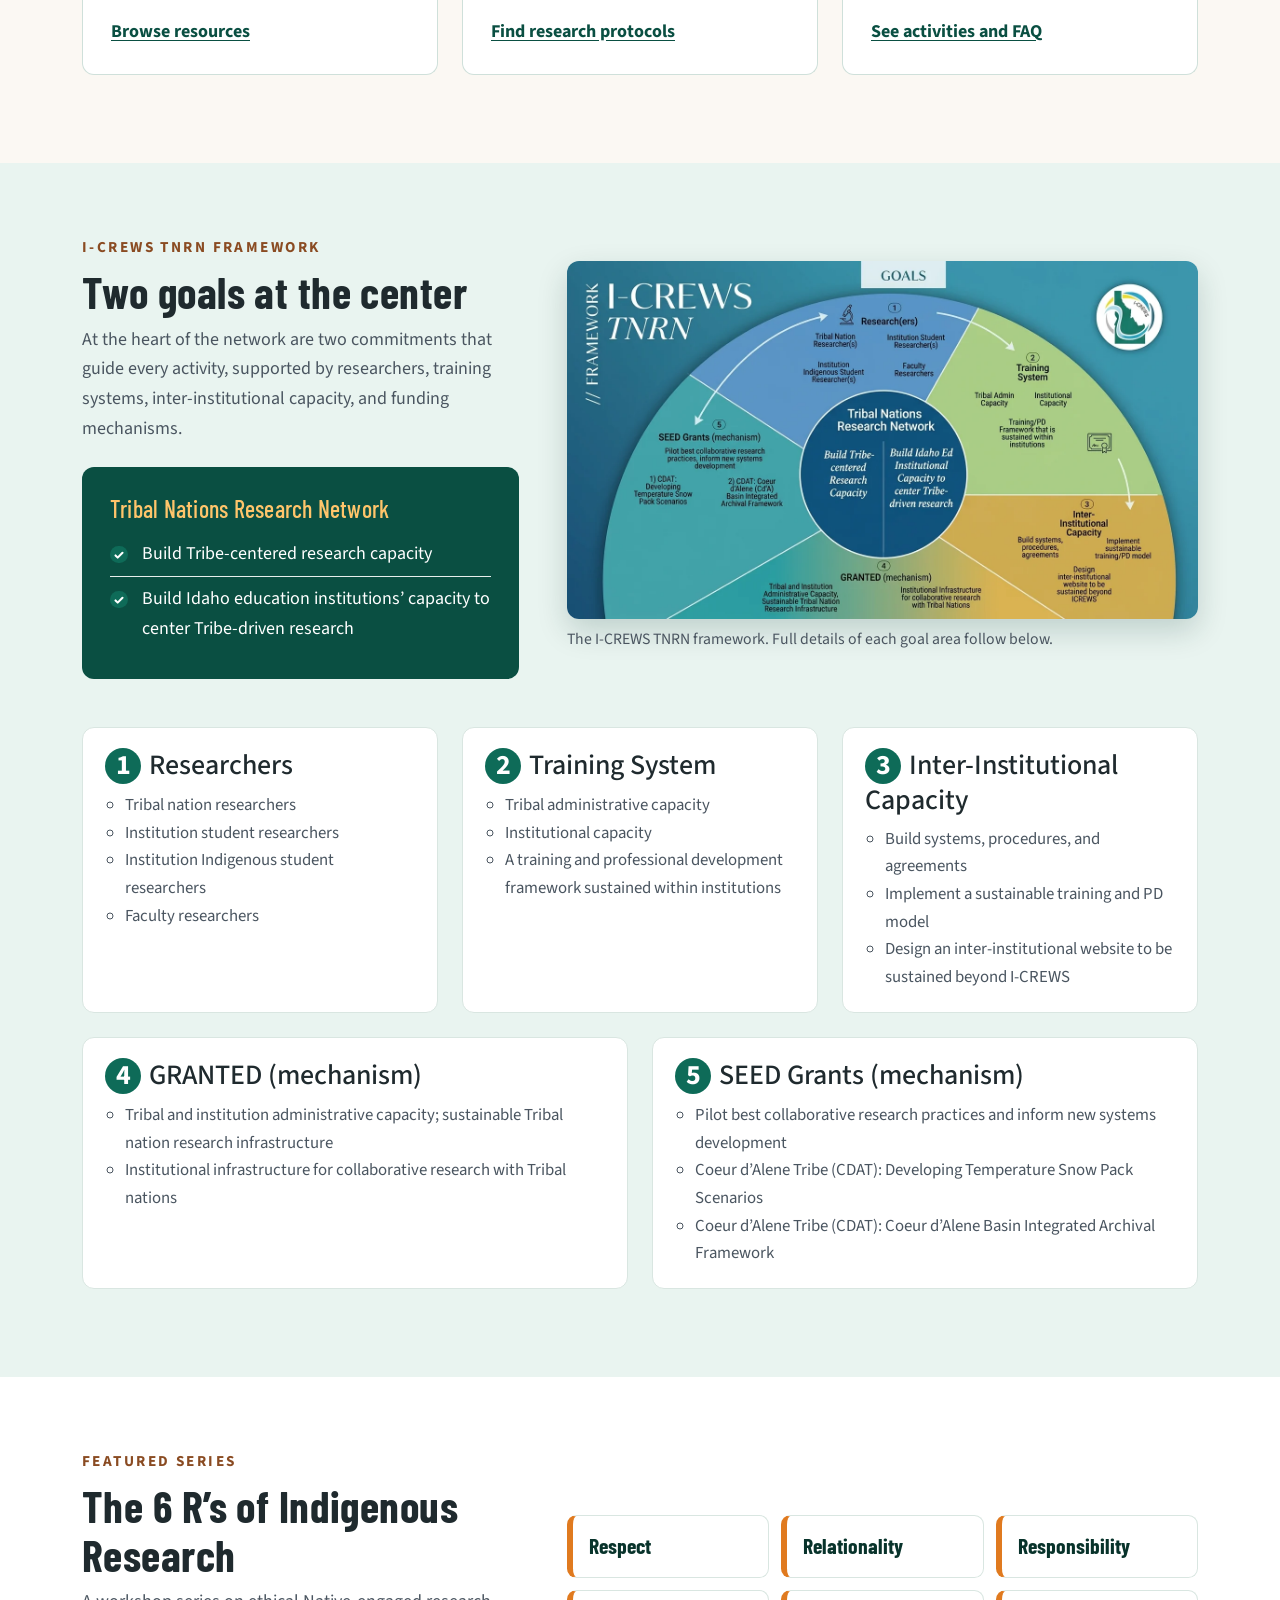
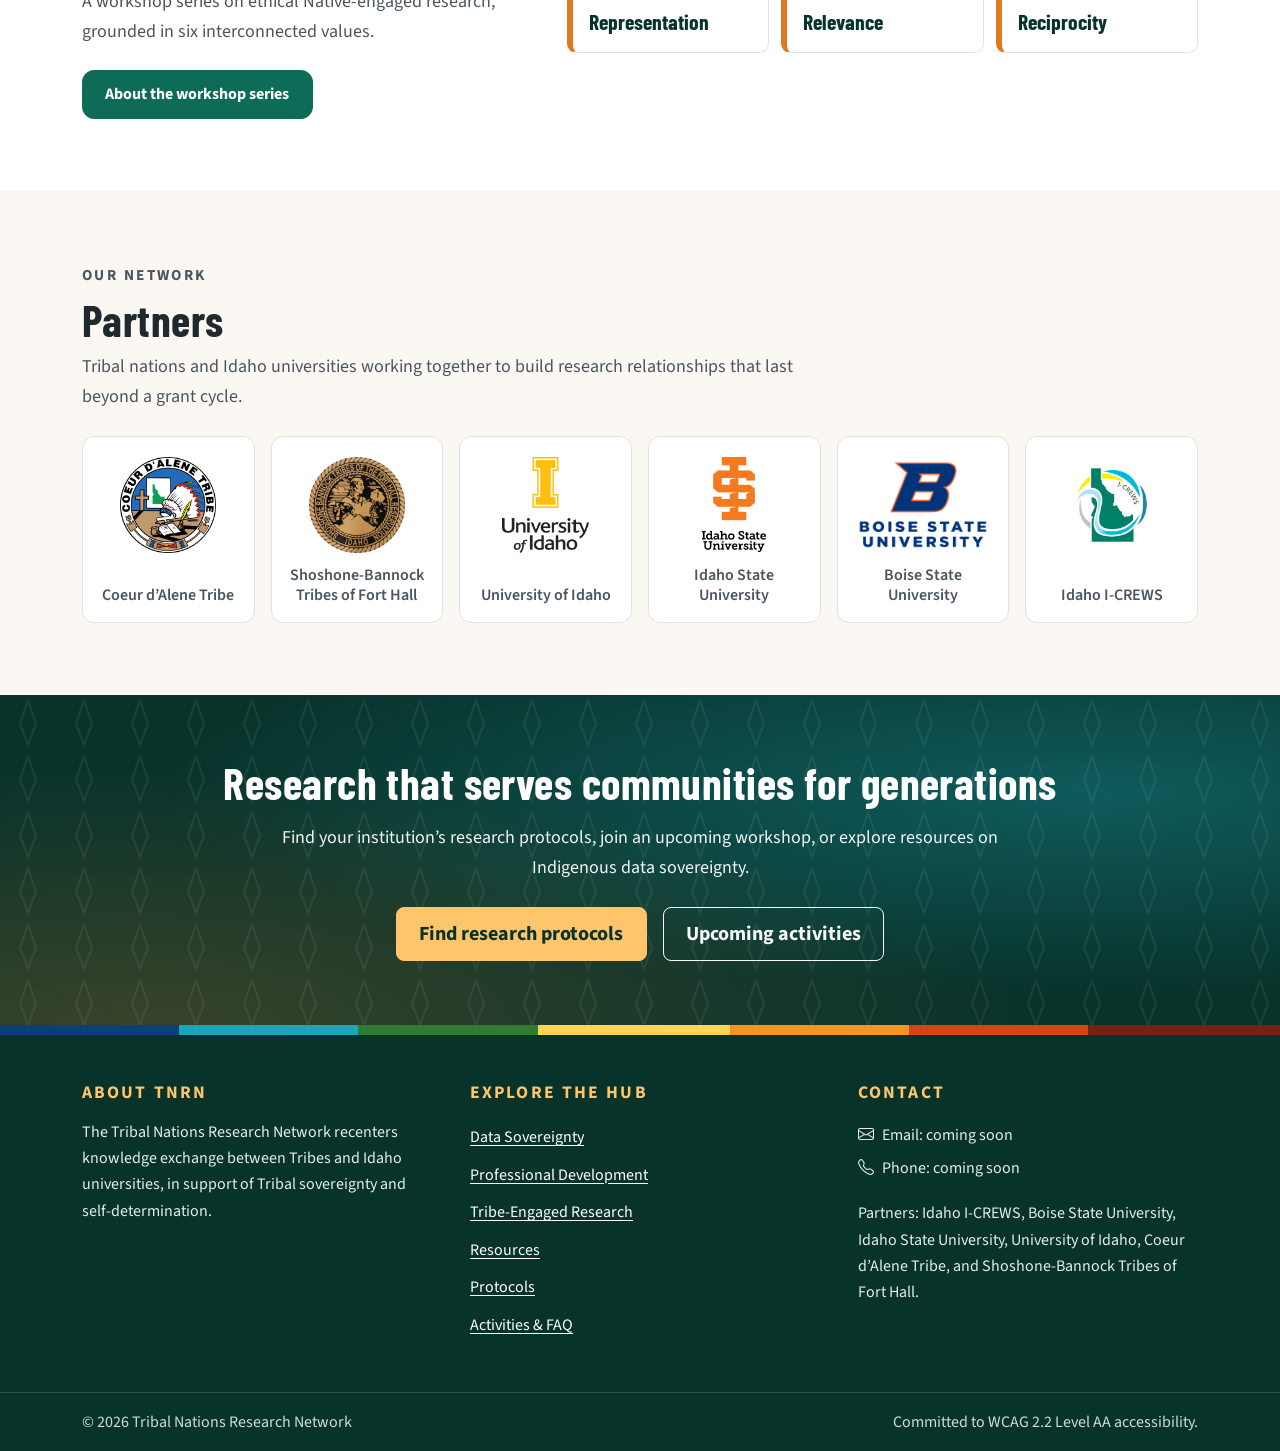
==== commit 50162c44: "add no index and draft status message" ====
--- a/index.html
+++ b/index.html
@@ -5,6 +5,7 @@
   <meta name="viewport" content="width=device-width, initial-scale=1">
   <title>Tribal Nations Research Network | TNRN Digital Hub</title>
   <meta name="description" content="The Tribal Nations Research Network recenters knowledge exchange between Tribes and Idaho universities in support of Tribal sovereignty and self-determination.">
+  <meta name="robots" content="noindex, nofollow">  <!-- TODO: remove before public launch -->
   <meta name="theme-color" content="#08332b">
   <link rel="icon" type="image/png" sizes="32x32" href="images/favicon-32.png">
   <link rel="apple-touch-icon" href="images/apple-touch-icon.png">
@@ -17,6 +18,14 @@
 </head>
 <body>
   <a class="skip-link" href="#main">Skip to main content</a>
+
+  <!-- DRAFT STATUS BANNER: remove this section (and the .draft-banner CSS) before public launch -->
+  <section class="draft-banner" aria-label="Site status">
+    <div class="container">
+      <span class="draft-tag"><i class="bi bi-cone-striped" aria-hidden="true"></i>DRAFT</span>
+      <p>This website is under development. Content is preliminary and subject to review by TNRN partners.</p>
+    </div>
+  </section>
 
   <header class="site-header on-dark">
     <nav class="navbar navbar-expand-xl" aria-label="Main">
--- a/css/styles.css
+++ b/css/styles.css
@@ -95,6 +95,37 @@
 }
 .skip-link:focus { top: 0; color: #fff; --tnrn-focus: var(--tnrn-gold); }
 
+/* ---------- Draft status banner (remove at launch) ----------
+   deep teal on gold 8.86:1; white on #7a1f12 ~11:1 */
+.draft-banner {
+  background: var(--tnrn-gold);
+  color: var(--tnrn-teal-deep);
+  font-size: 1rem;
+  line-height: 1.45;
+  border-bottom: 1px solid #d9a24a;
+}
+.draft-banner .container {
+  display: flex;
+  flex-wrap: wrap;
+  align-items: center;
+  gap: .4rem .75rem;
+  padding-top: .55rem;
+  padding-bottom: .55rem;
+}
+.draft-banner .draft-tag {
+  display: inline-flex;
+  align-items: center;
+  gap: .35rem;
+  background: #7a1f12;
+  color: #fff;
+  font-weight: 700;
+  letter-spacing: .12em;
+  font-size: .85rem;
+  padding: .2rem .6rem;
+  border-radius: .3rem;
+}
+.draft-banner p { margin: 0; }
+
 /* ---------- Header / nav ---------- */
 .site-header {
   position: relative;
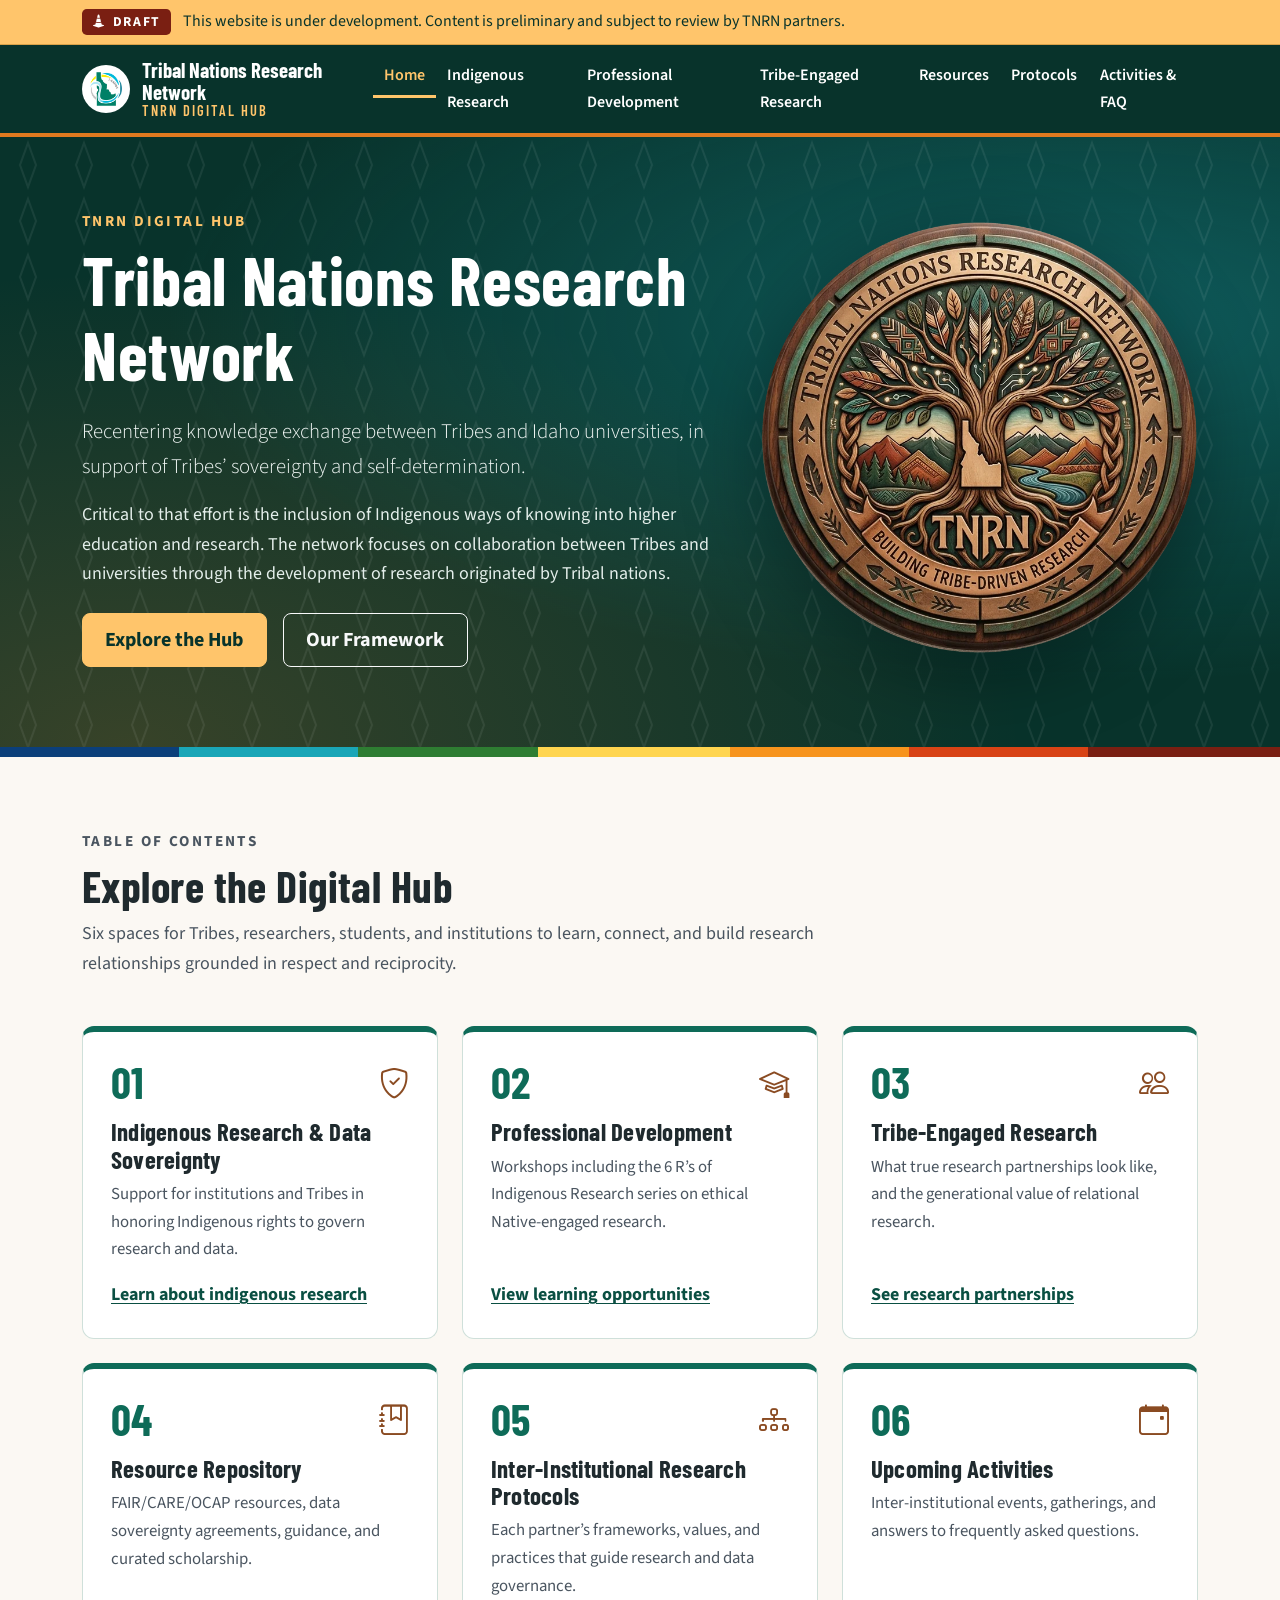
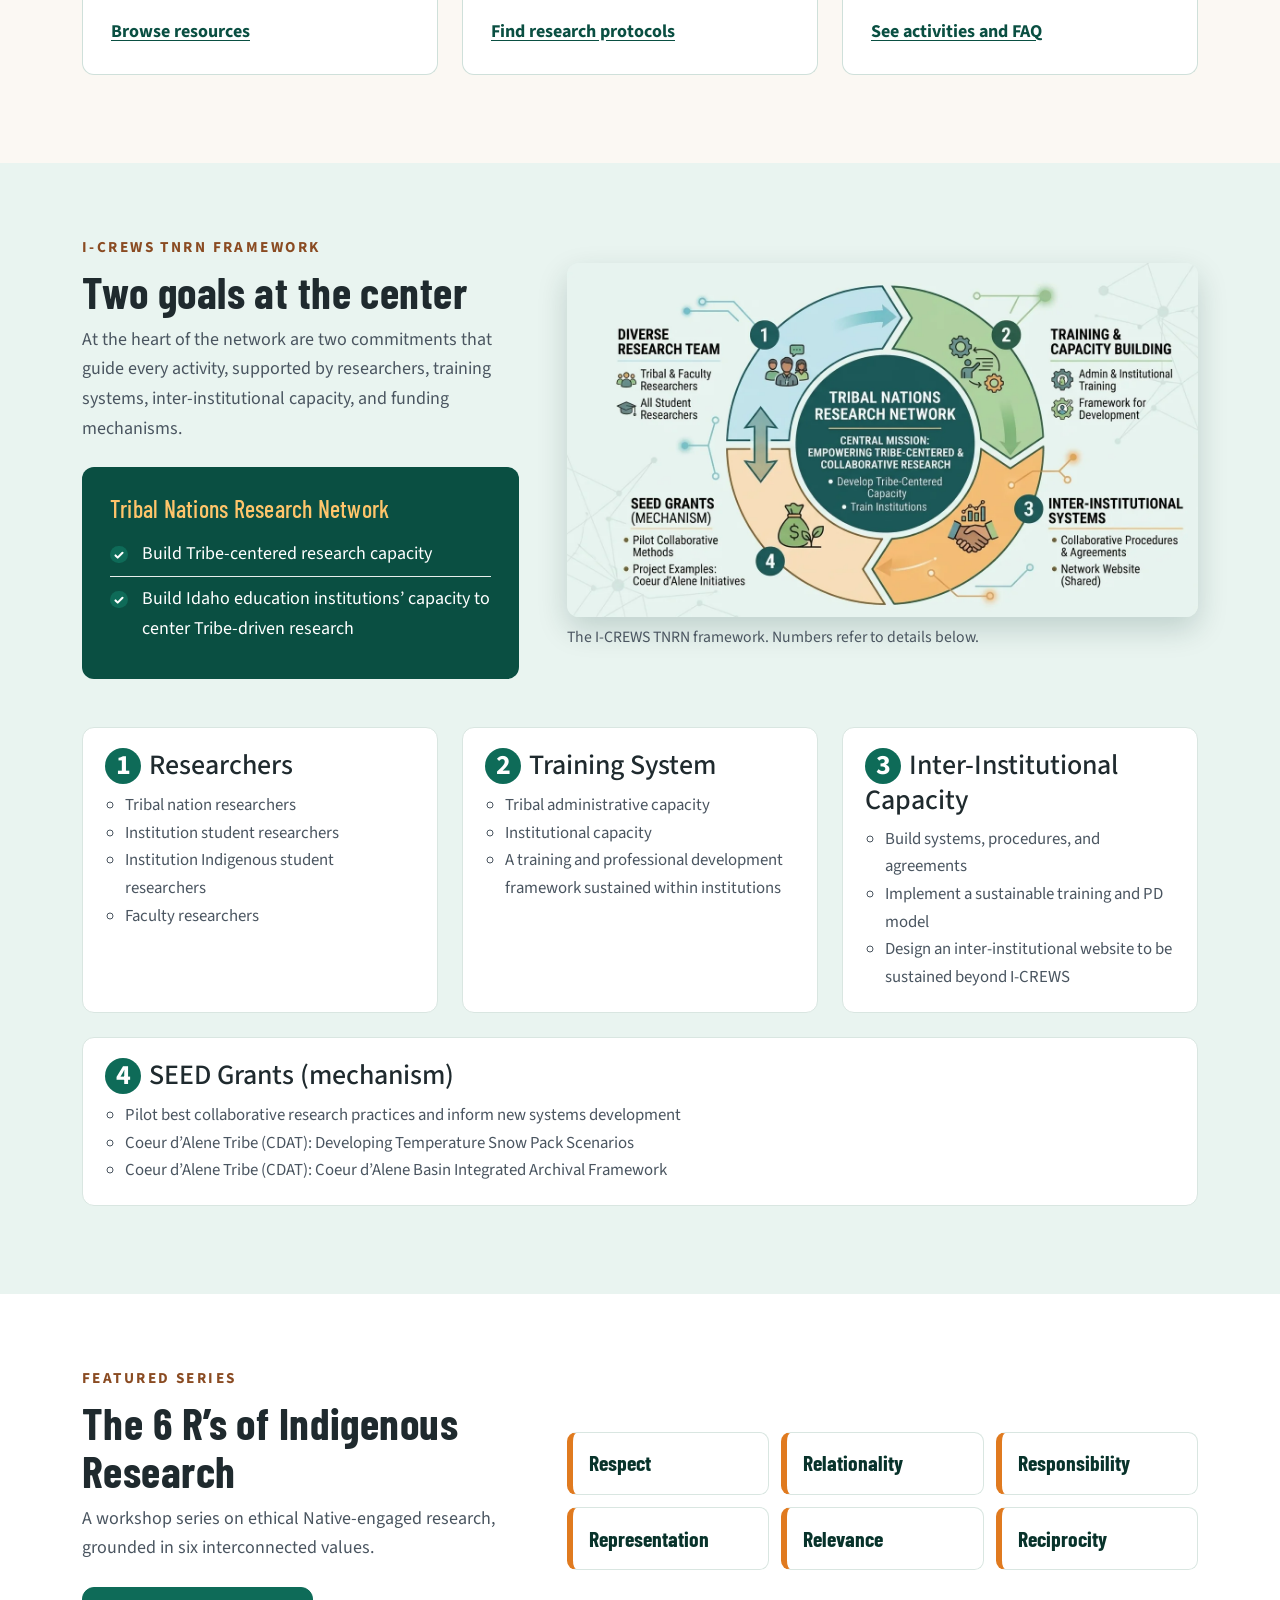
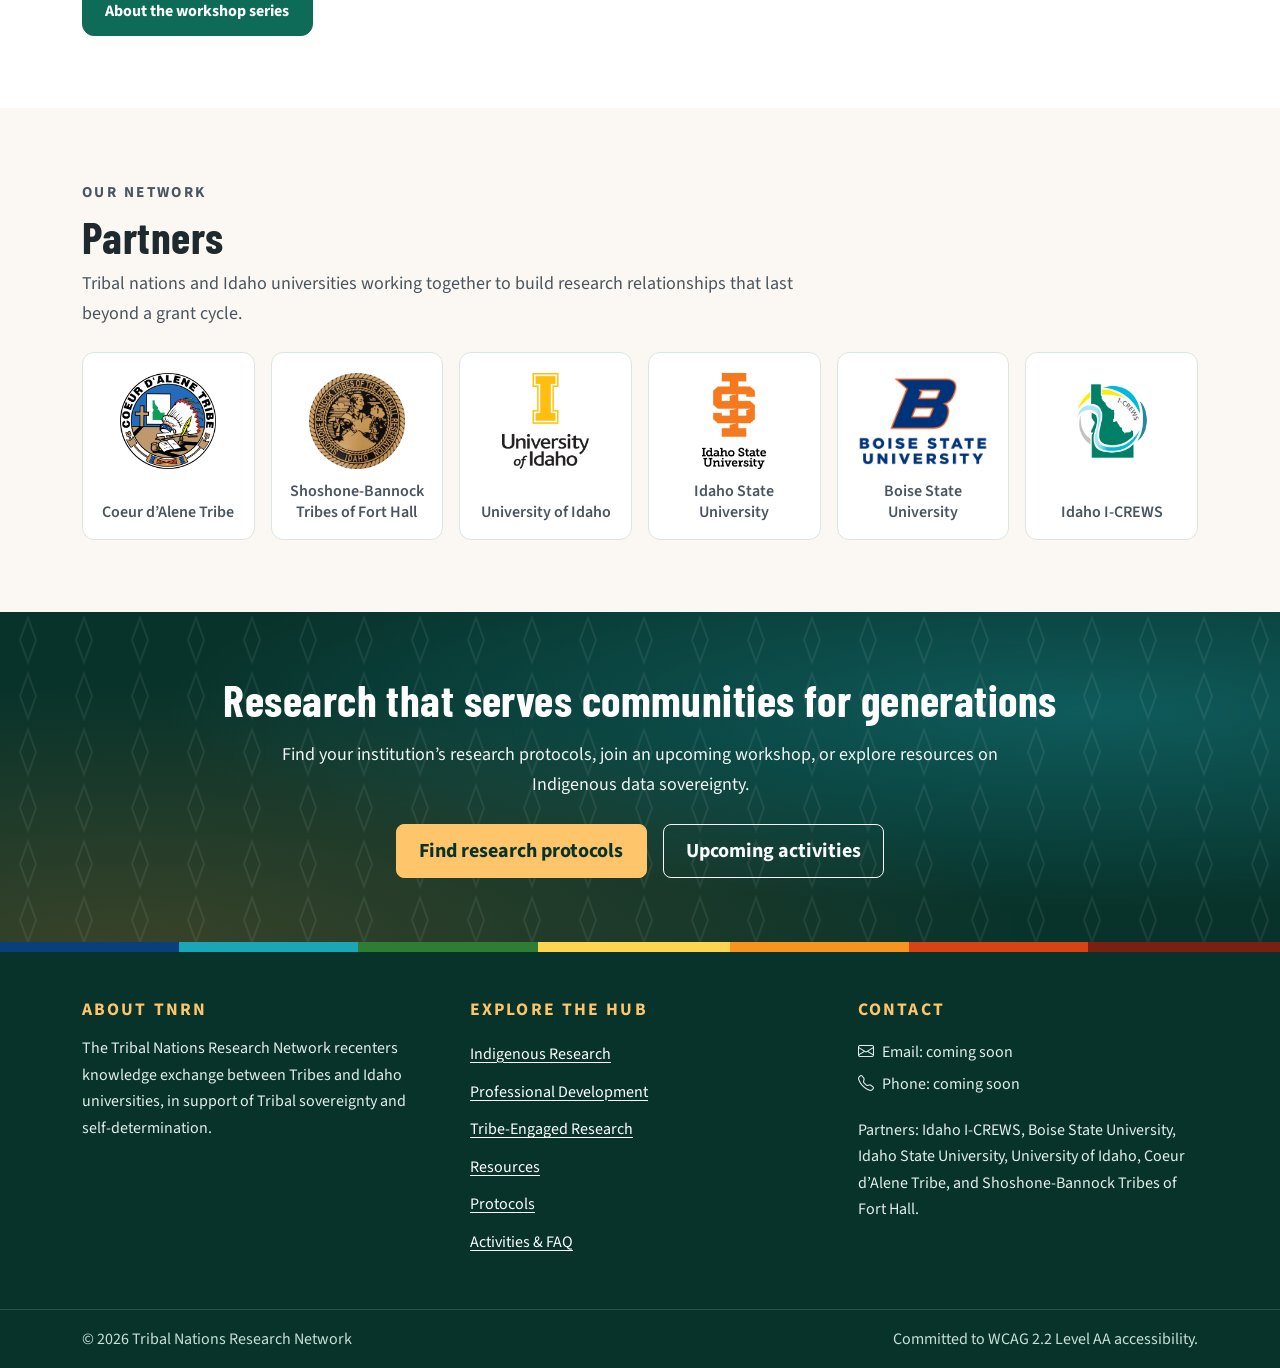
==== commit 594cfc60: "update images; add pinpoint to promos" ====
--- a/index.html
+++ b/index.html
@@ -41,7 +41,7 @@
         <div class="collapse navbar-collapse" id="mainNav">
           <ul class="navbar-nav ms-auto">
             <li class="nav-item"><a class="nav-link" href="index.html" aria-current="page">Home</a></li>
-            <li class="nav-item"><a class="nav-link" href="data-sovereignty.html">Data Sovereignty</a></li>
+            <li class="nav-item"><a class="nav-link" href="data-sovereignty.html">Indigenous Research</a></li>
             <li class="nav-item"><a class="nav-link" href="professional-development.html">Professional Development</a></li>
             <li class="nav-item"><a class="nav-link" href="tribe-engaged-research.html">Tribe-Engaged Research</a></li>
             <li class="nav-item"><a class="nav-link" href="resources.html">Resources</a></li>
@@ -69,9 +69,9 @@
           </div>
           <div class="col-lg-5 text-center">
             <picture>
-              <source srcset="images/6rs.webp" type="image/webp">
-              <img class="hero-emblem" src="images/6rs.png" width="720" height="677"
-                   alt="The 6 R's of Indigenous Research emblem: two hands cradle a river flowing toward a university building and tipis beneath a rising sun, encircled by the words Respect, Relationality, Responsibility, Representation, Relevance, and Reciprocity.">
+              <source srcset="images/tnrn-seal.webp" type="image/webp">
+              <img class="hero-emblem" src="images/tnrn-seal.png" width="754" height="745"
+                   alt="Tribal Nations Research Network seal: a carved wooden medallion with a tree whose branches hold feathers and patterned leaves, the shape of Idaho in its trunk, and mountains and a river on either side. A banner reads TNRN, Building Tribe-Driven Research.">
             </picture>
           </div>
         </div>
@@ -92,7 +92,7 @@
               <span class="d-flex justify-content-between align-items-start"><span class="num" aria-hidden="true">01</span><i class="bi bi-shield-check" aria-hidden="true"></i></span>
               <h3>Indigenous Research &amp; Data Sovereignty</h3>
               <p>Support for institutions and Tribes in honoring Indigenous rights to govern research and data.</p>
-              <span class="go">Learn about data sovereignty</span>
+              <span class="go">Learn about indigenous research</span>
             </a>
           </li>
           <li class="col-md-6 col-lg-4">
@@ -157,11 +157,11 @@
           <div class="col-lg-7">
             <figure class="framework-figure mb-0">
               <picture>
-                <source srcset="images/tnrn-framework-v2.webp" type="image/webp">
-                <img src="images/tnrn-framework-v2.jpg" width="1356" height="768"
-                     alt="Diagram of the I-CREWS TNRN framework: the Tribal Nations Research Network at the center, surrounded by five numbered goal areas. Arrows show a cycle from SEED Grants to Researchers, to Training System, to Inter-Institutional Capacity. Each goal area is described in text below.">
+                <source srcset="images/tnrn_framework_diagram3.webp" type="image/webp">
+                <img src="images/tnrn_framework_diagram3.jpg" width="1366" height="768"
+                     alt="Diagram of the I-CREWS TNRN framework: the Tribal Nations Research Network at the center, with its mission of empowering Tribe-centered and collaborative research, surrounded by a ring of four numbered goal areas: 1 Diverse Research Team, 2 Training and Capacity Building, 3 Inter-Institutional Systems, and 4 SEED Grants (mechanism). Arrows run around the ring from 1 to 2 to 3 to 4, with a two-way arrow between SEED Grants and the research team. Each goal area is described in text below.">
               </picture>
-              <figcaption class="mt-2 text-slate small">The I-CREWS TNRN framework. Full details of each goal area follow below.</figcaption>
+              <figcaption class="mt-2 text-slate small">The I-CREWS TNRN framework. Numbers refer to details below.</figcaption>
             </figure>
           </div>
         </div>
@@ -199,18 +199,9 @@
               </ul>
             </div>
           </li>
-          <li class="col-md-6 col-xl-6">
+          <li class="col-md-6 col-xl-12">
             <div class="goal-card">
-              <h4 class="h3"><span class="goal-num" aria-hidden="true">4</span>GRANTED (mechanism)</h4>
-              <ul>
-                <li>Tribal and institution administrative capacity; sustainable Tribal nation research infrastructure</li>
-                <li>Institutional infrastructure for collaborative research with Tribal nations</li>
-              </ul>
-            </div>
-          </li>
-          <li class="col-md-12 col-xl-6">
-            <div class="goal-card">
-              <h4 class="h3"><span class="goal-num" aria-hidden="true">5</span>SEED Grants (mechanism)</h4>
+              <h4 class="h3"><span class="goal-num" aria-hidden="true">4</span>SEED Grants (mechanism)</h4>
               <ul>
                 <li>Pilot best collaborative research practices and inform new systems development</li>
                 <li>Coeur d&rsquo;Alene Tribe (CDAT): Developing Temperature Snow Pack Scenarios</li>
@@ -287,7 +278,7 @@
           <h2>Explore the Hub</h2>
           <nav aria-label="Footer">
             <ul>
-              <li><a href="data-sovereignty.html">Data Sovereignty</a></li>
+              <li><a href="data-sovereignty.html">Indigenous Research</a></li>
               <li><a href="professional-development.html">Professional Development</a></li>
               <li><a href="tribe-engaged-research.html">Tribe-Engaged Research</a></li>
               <li><a href="resources.html">Resources</a></li>
@@ -317,5 +308,6 @@
 
   <script src="https://cdn.jsdelivr.net/npm/bootstrap@5.3.3/dist/js/bootstrap.bundle.min.js" crossorigin="anonymous"></script>
   <script src="js/main.js"></script>
+  <script src="https://pinpoint.nkn.uidaho.edu/embed.js" data-project="EN5sGA_bUls0IUqB" async></script>
 </body>
 </html>
